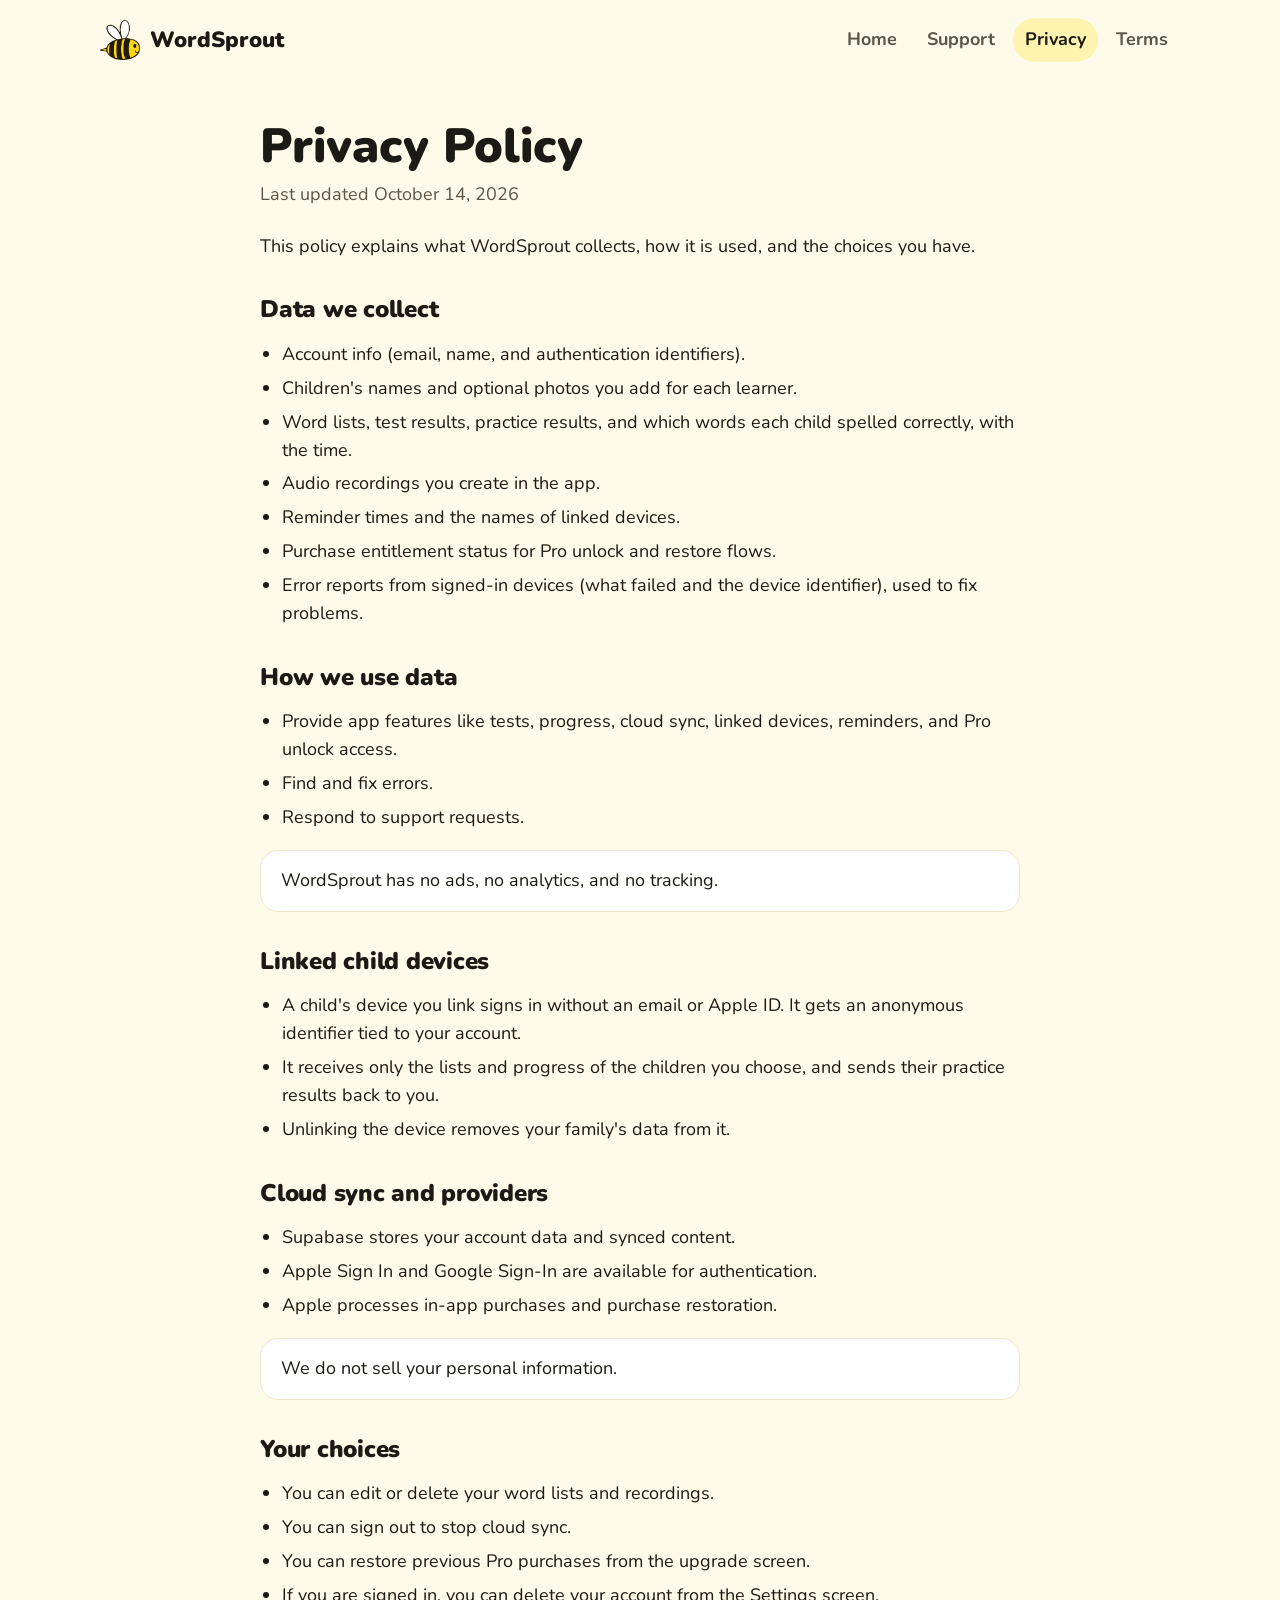
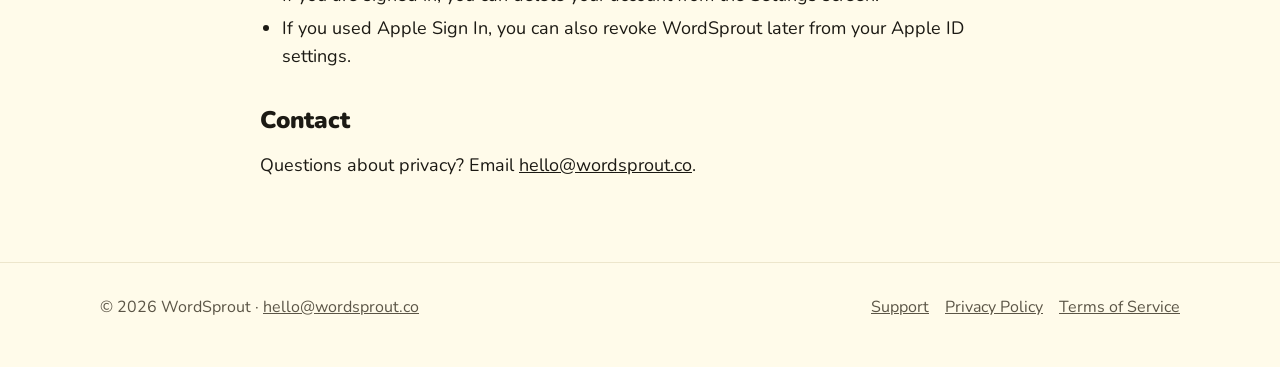
==== privacy/index.html @ 04d050fb "wordsprout.co: static site for WordSprout 3.0 (home, support, privacy, terms, 404)" ====
<!doctype html>
<html lang="en">
<head>
<meta charset="utf-8">
<meta name="viewport" content="width=device-width, initial-scale=1">
<title>Privacy Policy · WordSprout</title>
<meta name="description" content="What WordSprout collects, how it is used, and your choices.">
<meta name="apple-itunes-app" content="app-id=6741597283">
<meta property="og:title" content="Privacy Policy · WordSprout">
<meta property="og:description" content="What WordSprout collects, how it is used, and your choices.">
<meta property="og:image" content="https://wordsprout.co/img/og.jpg">
<meta property="og:url" content="https://wordsprout.co/privacy/">
<meta name="twitter:card" content="summary_large_image">
<meta name="theme-color" content="#FFD60A">
<link rel="icon" type="image/png" href="/favicon.png">
<link rel="apple-touch-icon" href="/apple-touch-icon.png">
<link rel="preconnect" href="https://fonts.googleapis.com">
<link rel="preconnect" href="https://fonts.gstatic.com" crossorigin>
<link href="https://fonts.googleapis.com/css2?family=Nunito:wght@400;700;800;900&display=swap" rel="stylesheet">
<link rel="stylesheet" href="/styles.css">
</head>
<body>
<header class="site-header"><div class="wrap">
  <a class="brand" href="/"><img src="/img/bee.png" alt="" width="40" height="40">WordSprout</a>
  <nav class="nav" aria-label="Main"><a href="/">Home</a><a href="/support/">Support</a><a href="/privacy/" aria-current="page">Privacy</a><a href="/terms/">Terms</a></nav>
</div></header>
<main>

<article class="doc"><div class="wrap">
  <h1>Privacy Policy</h1>
  <p class="updated">Last updated October 14, 2026</p>
  <p>This policy explains what WordSprout collects, how it is used, and the choices you have.</p>
  <h2>Data we collect</h2>
  <ul><li>Account info (email, name, and authentication identifiers).</li><li>Children's names and optional photos you add for each learner.</li><li>Word lists, test results, practice results, and which words each child spelled correctly, with the time.</li><li>Audio recordings you create in the app.</li><li>Reminder times and the names of linked devices.</li><li>Purchase entitlement status for Pro unlock and restore flows.</li><li>Error reports from signed-in devices (what failed and the device identifier), used to fix problems.</li></ul>
  <h2>How we use data</h2>
  <ul><li>Provide app features like tests, progress, cloud sync, linked devices, reminders, and Pro unlock access.</li><li>Find and fix errors.</li><li>Respond to support requests.</li></ul>
  <p class="callout">WordSprout has no ads, no analytics, and no tracking.</p>
  <h2>Linked child devices</h2>
  <ul><li>A child's device you link signs in without an email or Apple ID. It gets an anonymous identifier tied to your account.</li><li>It receives only the lists and progress of the children you choose, and sends their practice results back to you.</li><li>Unlinking the device removes your family's data from it.</li></ul>
  <h2>Cloud sync and providers</h2>
  <ul><li>Supabase stores your account data and synced content.</li><li>Apple Sign In and Google Sign-In are available for authentication.</li><li>Apple processes in-app purchases and purchase restoration.</li></ul>
  <p class="callout">We do not sell your personal information.</p>
  <h2>Your choices</h2>
  <ul><li>You can edit or delete your word lists and recordings.</li><li>You can sign out to stop cloud sync.</li><li>You can restore previous Pro purchases from the upgrade screen.</li><li>If you are signed in, you can delete your account from the Settings screen.</li><li>If you used Apple Sign In, you can also revoke WordSprout later from your Apple ID settings.</li></ul>
  <h2>Contact</h2>
  <p>Questions about privacy? Email <a href="mailto:hello@wordsprout.co">hello@wordsprout.co</a>.</p>
</div></article>

</main>
<footer class="site-footer"><div class="wrap">
  <span>© 2026 WordSprout · <a href="mailto:hello@wordsprout.co">hello@wordsprout.co</a></span>
  <nav aria-label="Footer"><a href="/support/">Support</a><a href="/privacy/">Privacy Policy</a><a href="/terms/">Terms of Service</a></nav>
</div></footer>
</body>
</html>
---- styles.css ----
:root {
  --sun: #FFD60A;
  --sun-soft: #FFF3B0;
  --cream: #FFFBEA;
  --ink: #1C1A14;
  --ink-soft: #5B5546;
  --card: #FFFFFF;
  --line: #EDE6CC;
  --leaf: #2F9E5B;
  --soil: #7A5230;
  --radius: 24px;
  --max: 1080px;
}

@media (prefers-color-scheme: dark) {
  :root {
    --cream: #15130E;
    --ink: #F6F1DE;
    --ink-soft: #C9C1A6;
    --card: #221F17;
    --line: #34301F;
    --sun-soft: #3A3210;
  }
}

* { box-sizing: border-box; }

html { scroll-behavior: smooth; }

body {
  margin: 0;
  background: var(--cream);
  color: var(--ink);
  font-family: "Nunito", ui-rounded, system-ui, -apple-system, "Segoe UI", sans-serif;
  font-size: 18px;
  line-height: 1.55;
  -webkit-font-smoothing: antialiased;
}

img { max-width: 100%; height: auto; display: block; }

a { color: inherit; }

.wrap { width: min(var(--max), 100% - 32px); margin-inline: auto; }

/* Header */
.site-header { padding: 18px 0; }
.site-header .wrap { display: flex; align-items: center; justify-content: space-between; gap: 16px; }
.brand { display: flex; align-items: center; gap: 10px; text-decoration: none; font-weight: 900; font-size: 22px; }
.brand img { width: 40px; height: 40px; }
.nav { display: flex; gap: 6px; flex-wrap: wrap; }
.nav a { text-decoration: none; font-weight: 700; padding: 8px 12px; border-radius: 999px; color: var(--ink-soft); }
.nav a:hover, .nav a[aria-current="page"] { background: var(--sun-soft); color: var(--ink); }

/* Buttons */
.button {
  display: inline-flex; align-items: center; gap: 10px;
  background: var(--ink); color: var(--cream);
  text-decoration: none; font-weight: 800; font-size: 18px;
  padding: 14px 24px; border-radius: 999px; min-height: 52px;
}
.button svg { width: 22px; height: 22px; fill: currentColor; }
.button.secondary { background: var(--card); color: var(--ink); border: 2px solid var(--line); }
.button:focus-visible, .nav a:focus-visible, .brand:focus-visible { outline: 3px solid var(--leaf); outline-offset: 3px; }

/* Hero */
.hero { background: linear-gradient(180deg, #FFE45C 0%, var(--sun) 100%); color: #1C1A14; overflow: hidden; }
.hero .wrap { display: grid; grid-template-columns: 1.1fr 0.9fr; gap: 32px; align-items: center; padding: 48px 0 0; }
.hero h1 { font-size: clamp(40px, 6vw, 68px); line-height: 1.02; margin: 0 0 16px; font-weight: 900; letter-spacing: -0.02em; }
.hero p.lede { font-size: clamp(19px, 2.2vw, 23px); margin: 0 0 28px; color: #3D3518; max-width: 32ch; }
.hero .actions { display: flex; flex-wrap: wrap; gap: 12px; align-items: center; padding-bottom: 48px; }
.hero .button { background: #1C1A14; color: #FFFBEA; }
.hero .note { font-size: 15px; color: #4A4120; }
.hero-shot { align-self: end; justify-self: center; width: min(360px, 100%); }
.hero-shot img { border-radius: 36px 36px 0 0; box-shadow: 0 -8px 40px rgba(60, 45, 0, 0.18); }
.flowers { height: 28px; background:
  radial-gradient(circle at 12px 14px, #FF8FA3 8px, transparent 9px) 0 0 / 48px 28px repeat-x,
  linear-gradient(var(--soil), var(--soil)) 0 22px / 100% 6px no-repeat; }

/* Sections */
section { padding: 64px 0; }
h2 { font-size: clamp(30px, 4vw, 42px); line-height: 1.1; margin: 0 0 12px; font-weight: 900; letter-spacing: -0.01em; }
.section-lede { color: var(--ink-soft); margin: 0 0 32px; max-width: 60ch; }

.features { display: grid; grid-template-columns: repeat(3, 1fr); gap: 16px; }
.feature { background: var(--card); border: 1px solid var(--line); border-radius: var(--radius); padding: 24px; }
.feature .emoji { font-size: 32px; line-height: 1; }
.feature h3 { margin: 12px 0 6px; font-size: 21px; font-weight: 800; }
.feature p { margin: 0; color: var(--ink-soft); font-size: 17px; }

.screens { display: flex; gap: 16px; overflow-x: auto; scroll-snap-type: x mandatory; padding: 4px 4px 20px; }
.screens img { width: 240px; flex: 0 0 auto; border-radius: 28px; scroll-snap-align: start; border: 1px solid var(--line); }

.split { display: grid; grid-template-columns: 1fr 1fr; gap: 16px; }
.panel { background: var(--card); border: 1px solid var(--line); border-radius: var(--radius); padding: 28px; }
.panel h3 { margin: 0 0 10px; font-size: 22px; font-weight: 800; }
.panel ul { margin: 0; padding-left: 20px; color: var(--ink-soft); }
.panel li { margin: 6px 0; }

.cta { background: var(--sun-soft); border-radius: 32px; padding: 40px; text-align: center; }
.cta p { color: var(--ink-soft); margin: 0 0 24px; }

/* Documents (privacy, terms, support) */
.doc { padding: 40px 0 64px; }
.doc .wrap { max-width: 760px; }
.doc h1 { font-size: clamp(34px, 5vw, 48px); font-weight: 900; margin: 0 0 8px; line-height: 1.1; }
.doc .updated { color: var(--ink-soft); margin: 0 0 24px; }
.doc h2 { font-size: 24px; margin: 36px 0 10px; }
.doc ul, .doc ol { padding-left: 22px; }
.doc li { margin: 6px 0; }
.doc .callout { background: var(--card); border: 1px solid var(--line); border-radius: 18px; padding: 16px 20px; }
details { background: var(--card); border: 1px solid var(--line); border-radius: 18px; padding: 4px 20px; margin: 10px 0; }
summary { cursor: pointer; font-weight: 800; padding: 14px 0; min-height: 44px; }
details ol, details p { color: var(--ink-soft); margin-top: 0; }

/* Footer */
.site-footer { border-top: 1px solid var(--line); padding: 32px 0 48px; color: var(--ink-soft); font-size: 16px; }
.site-footer .wrap { display: flex; justify-content: space-between; gap: 16px; flex-wrap: wrap; }
.site-footer nav { display: flex; gap: 16px; flex-wrap: wrap; }

@media (max-width: 820px) {
  .hero .wrap { grid-template-columns: 1fr; padding-top: 32px; }
  .hero .actions { padding-bottom: 8px; }
  .hero-shot { width: min(300px, 80%); }
  .features, .split { grid-template-columns: 1fr; }
  .cta { padding: 28px 20px; }
  .nav a { padding: 8px 10px; }
}

@media (prefers-reduced-motion: reduce) { html { scroll-behavior: auto; } }

@media (max-width: 560px) {
  .site-header .wrap { flex-direction: column; align-items: flex-start; gap: 8px; }
  .nav { gap: 2px; margin-left: -10px; }
}
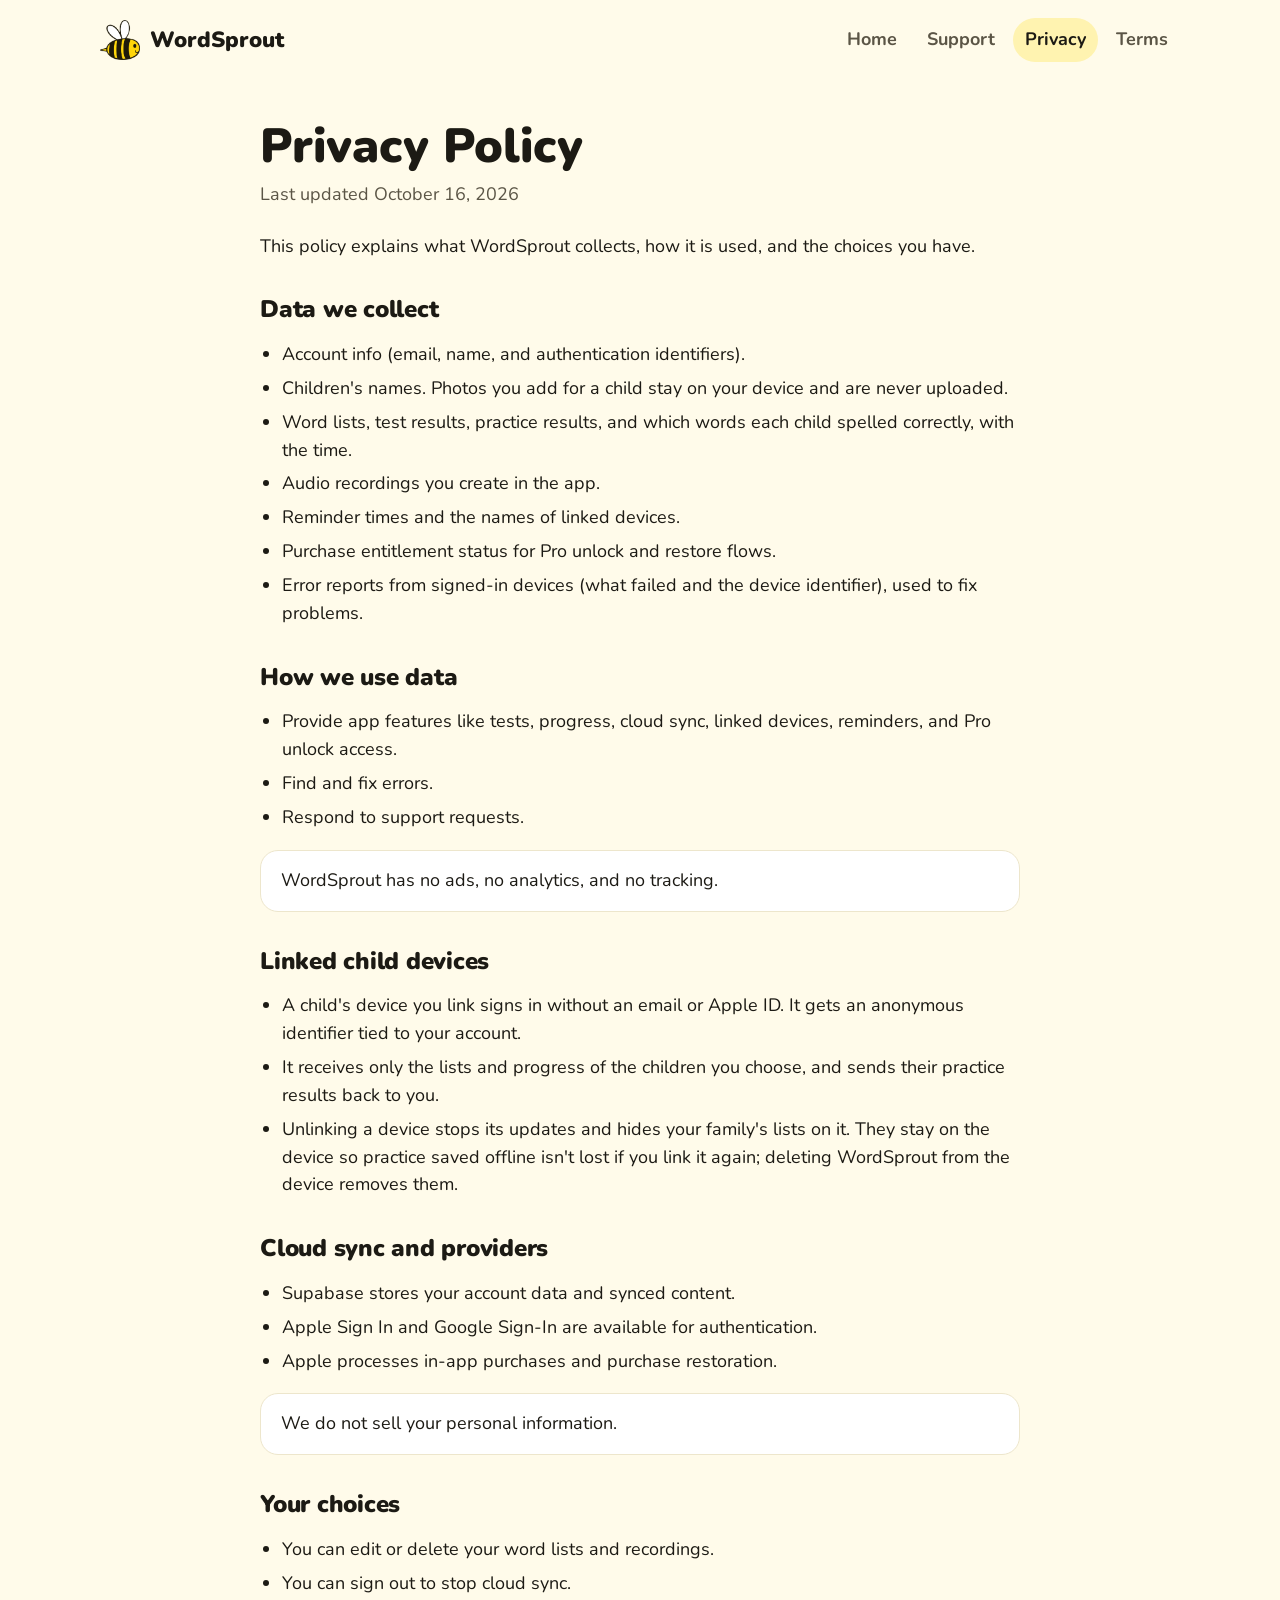
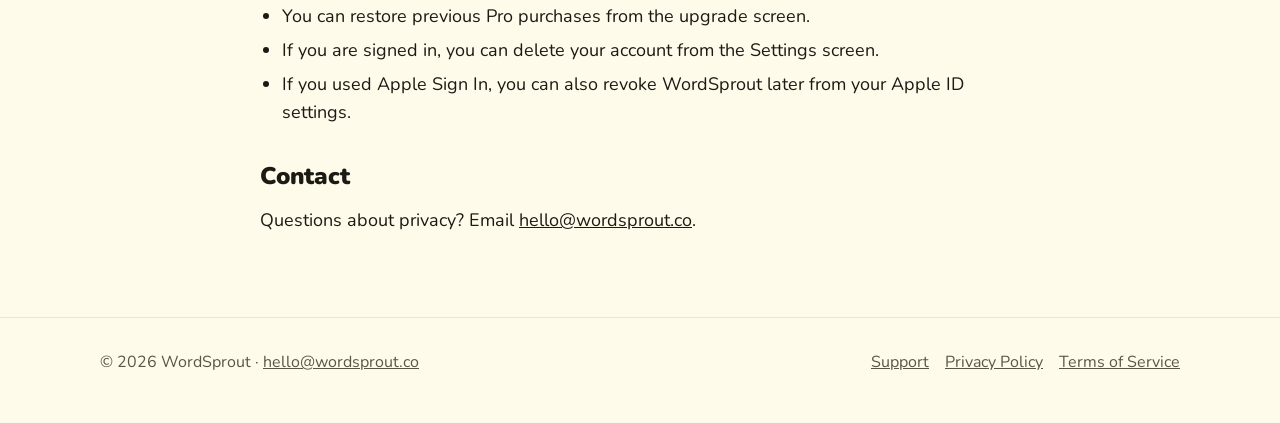
==== commit 2d345fdf: "Privacy: photos stay on device; unlinking hides lists (kept for offline practice)" ====
--- a/privacy/index.html
+++ b/privacy/index.html
@@ -28,15 +28,15 @@
 
 <article class="doc"><div class="wrap">
   <h1>Privacy Policy</h1>
-  <p class="updated">Last updated October 14, 2026</p>
+  <p class="updated">Last updated October 16, 2026</p>
   <p>This policy explains what WordSprout collects, how it is used, and the choices you have.</p>
   <h2>Data we collect</h2>
-  <ul><li>Account info (email, name, and authentication identifiers).</li><li>Children's names and optional photos you add for each learner.</li><li>Word lists, test results, practice results, and which words each child spelled correctly, with the time.</li><li>Audio recordings you create in the app.</li><li>Reminder times and the names of linked devices.</li><li>Purchase entitlement status for Pro unlock and restore flows.</li><li>Error reports from signed-in devices (what failed and the device identifier), used to fix problems.</li></ul>
+  <ul><li>Account info (email, name, and authentication identifiers).</li><li>Children's names. Photos you add for a child stay on your device and are never uploaded.</li><li>Word lists, test results, practice results, and which words each child spelled correctly, with the time.</li><li>Audio recordings you create in the app.</li><li>Reminder times and the names of linked devices.</li><li>Purchase entitlement status for Pro unlock and restore flows.</li><li>Error reports from signed-in devices (what failed and the device identifier), used to fix problems.</li></ul>
   <h2>How we use data</h2>
   <ul><li>Provide app features like tests, progress, cloud sync, linked devices, reminders, and Pro unlock access.</li><li>Find and fix errors.</li><li>Respond to support requests.</li></ul>
   <p class="callout">WordSprout has no ads, no analytics, and no tracking.</p>
   <h2>Linked child devices</h2>
-  <ul><li>A child's device you link signs in without an email or Apple ID. It gets an anonymous identifier tied to your account.</li><li>It receives only the lists and progress of the children you choose, and sends their practice results back to you.</li><li>Unlinking the device removes your family's data from it.</li></ul>
+  <ul><li>A child's device you link signs in without an email or Apple ID. It gets an anonymous identifier tied to your account.</li><li>It receives only the lists and progress of the children you choose, and sends their practice results back to you.</li><li>Unlinking a device stops its updates and hides your family's lists on it. They stay on the device so practice saved offline isn't lost if you link it again; deleting WordSprout from the device removes them.</li></ul>
   <h2>Cloud sync and providers</h2>
   <ul><li>Supabase stores your account data and synced content.</li><li>Apple Sign In and Google Sign-In are available for authentication.</li><li>Apple processes in-app purchases and purchase restoration.</li></ul>
   <p class="callout">We do not sell your personal information.</p>
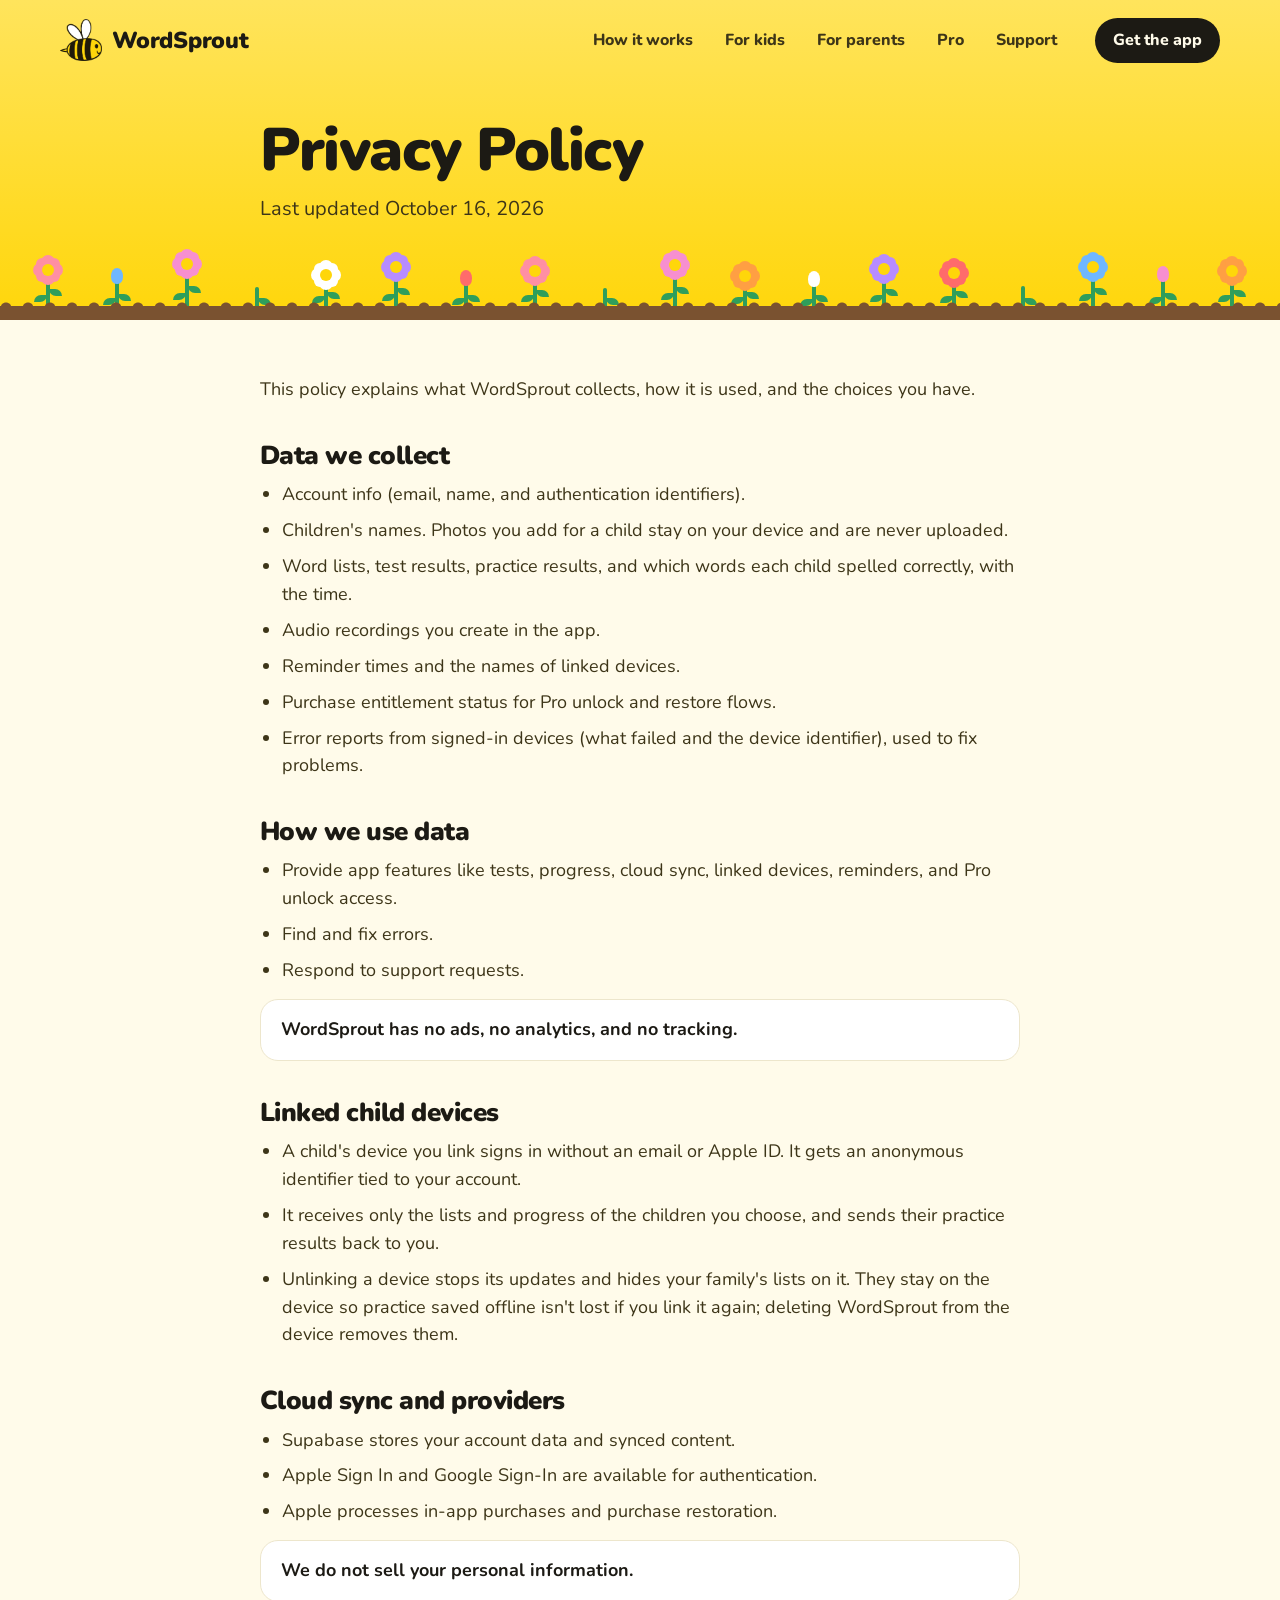
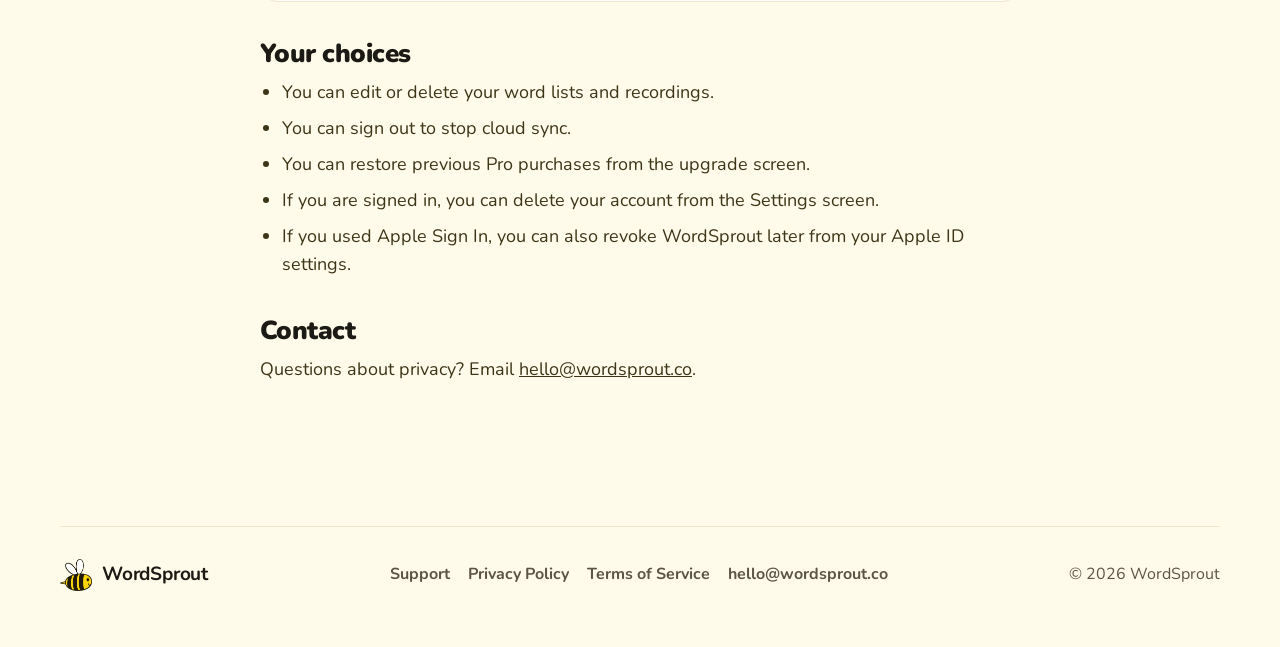
==== commit 364bd3cf: "Sunny garden redesign: new home page, Support, share page and document styling - Home: yellow hero w" ====
--- a/privacy/index.html
+++ b/privacy/index.html
@@ -12,23 +12,30 @@
 <meta property="og:url" content="https://wordsprout.co/privacy/">
 <meta name="twitter:card" content="summary_large_image">
 <meta name="theme-color" content="#FFD60A">
+<meta name="color-scheme" content="light">
 <link rel="icon" type="image/png" href="/favicon.png">
 <link rel="apple-touch-icon" href="/apple-touch-icon.png">
 <link rel="preconnect" href="https://fonts.googleapis.com">
 <link rel="preconnect" href="https://fonts.gstatic.com" crossorigin>
 <link href="https://fonts.googleapis.com/css2?family=Nunito:wght@400;700;800;900&display=swap" rel="stylesheet">
 <link rel="stylesheet" href="/styles.css">
+<script>document.documentElement.classList.add('js')</script>
 </head>
 <body>
-<header class="site-header"><div class="wrap">
-  <a class="brand" href="/"><img src="/img/bee.png" alt="" width="40" height="40">WordSprout</a>
-  <nav class="nav" aria-label="Main"><a href="/">Home</a><a href="/support/">Support</a><a href="/privacy/" aria-current="page">Privacy</a><a href="/terms/">Terms</a></nav>
+<div class="ws">
+<a class="skip" href="#main">Skip to content</a>
+<header class="hdr"><div class="wrap hdr-in">
+  <a class="brand" href="/"><img src="/img/bee.png" alt="" width="42" height="42">WordSprout</a>
+  <nav class="nav" aria-label="Main"><a href="/#how">How it works</a><a href="/#kids">For kids</a><a href="/#parents">For parents</a><a href="/#pro">Pro</a><a href="/support/">Support</a></nav>
+  <a class="btn btn-sm" href="https://apps.apple.com/us/app/wordsprout-spelling-practice/id6741597283">Get the app</a>
 </div></header>
-<main>
+<main id="main">
 
+<section class="ihero" aria-labelledby="page-title"><div class="wrap narrow">
+  <h1 id="page-title">Privacy Policy</h1>
+  <p>Last updated October 16, 2026</p>
+</div><div class="meadow grow" aria-hidden="true"><div class="meadow-row"><span class="fl" style="--c: #FF8FA3; --h: 39px; --d: 0.15s;"><i class="stem"></i><i class="bloom"></i></span><span class="fl bud" style="--c: #6FB7FF; --h: 30px; --d: 0.64s;"><i class="stem"></i><i class="bloom"></i></span><span class="fl" style="--c: #F78FD0; --h: 45px; --d: 1.13s;"><i class="stem"></i><i class="bloom"></i></span><span class="fl sprout" style="--c: #FF9F43; --h: 21px; --d: 0.36s;"><i class="stem"></i><i class="bloom"></i></span><span class="fl" style="--c: #FFFFFF; --h: 34px; --d: 0.85s;"><i class="stem"></i><i class="bloom"></i></span><span class="fl" style="--c: #B78CFF; --h: 42px; --d: 1.34s;"><i class="stem"></i><i class="bloom"></i></span><span class="fl bud" style="--c: #FF6B6B; --h: 28px; --d: 0.57s;"><i class="stem"></i><i class="bloom"></i></span><span class="fl" style="--c: #FF8FA3; --h: 38px; --d: 1.06s;"><i class="stem"></i><i class="bloom"></i></span><span class="fl sprout" style="--c: #6FB7FF; --h: 20px; --d: 0.29s;"><i class="stem"></i><i class="bloom"></i></span><span class="fl" style="--c: #F78FD0; --h: 44px; --d: 0.78s;"><i class="stem"></i><i class="bloom"></i></span><span class="fl" style="--c: #FF9F43; --h: 33px; --d: 1.27s;"><i class="stem"></i><i class="bloom"></i></span><span class="fl bud" style="--c: #FFFFFF; --h: 27px; --d: 0.50s;"><i class="stem"></i><i class="bloom"></i></span><span class="fl" style="--c: #B78CFF; --h: 40px; --d: 0.99s;"><i class="stem"></i><i class="bloom"></i></span><span class="fl" style="--c: #FF6B6B; --h: 36px; --d: 0.22s;"><i class="stem"></i><i class="bloom"></i></span><span class="fl sprout" style="--c: #FF8FA3; --h: 22px; --d: 0.71s;"><i class="stem"></i><i class="bloom"></i></span><span class="fl" style="--c: #6FB7FF; --h: 42px; --d: 1.20s;"><i class="stem"></i><i class="bloom"></i></span><span class="fl bud" style="--c: #F78FD0; --h: 32px; --d: 0.43s;"><i class="stem"></i><i class="bloom"></i></span><span class="fl" style="--c: #FF9F43; --h: 38px; --d: 0.92s;"><i class="stem"></i><i class="bloom"></i></span></div><div class="soil"></div></div></section>
 <article class="doc"><div class="wrap">
-  <h1>Privacy Policy</h1>
-  <p class="updated">Last updated October 16, 2026</p>
   <p>This policy explains what WordSprout collects, how it is used, and the choices you have.</p>
   <h2>Data we collect</h2>
   <ul><li>Account info (email, name, and authentication identifiers).</li><li>Children's names. Photos you add for a child stay on your device and are never uploaded.</li><li>Word lists, test results, practice results, and which words each child spelled correctly, with the time.</li><li>Audio recordings you create in the app.</li><li>Reminder times and the names of linked devices.</li><li>Purchase entitlement status for Pro unlock and restore flows.</li><li>Error reports from signed-in devices (what failed and the device identifier), used to fix problems.</li></ul>
@@ -47,9 +54,21 @@
 </div></article>
 
 </main>
-<footer class="site-footer"><div class="wrap">
-  <span>© 2026 WordSprout · <a href="mailto:hello@wordsprout.co">hello@wordsprout.co</a></span>
-  <nav aria-label="Footer"><a href="/support/">Support</a><a href="/privacy/">Privacy Policy</a><a href="/terms/">Terms of Service</a></nav>
+<footer class="ftr"><div class="wrap ftr-in">
+  <a class="brand" href="/"><img src="/img/bee.png" alt="" width="32" height="32">WordSprout</a>
+  <nav aria-label="Footer"><a href="/support/">Support</a><a href="/privacy/">Privacy Policy</a><a href="/terms/">Terms of Service</a><a href="mailto:hello@wordsprout.co">hello@wordsprout.co</a></nav>
+  <span>© 2026 WordSprout</span>
 </div></footer>
+</div>
+<script>
+(function () {
+  var els = document.querySelectorAll('.reveal');
+  if (!('IntersectionObserver' in window)) { els.forEach(function (el) { el.classList.add('in'); }); return; }
+  var io = new IntersectionObserver(function (entries) {
+    entries.forEach(function (e) { if (e.isIntersecting) { e.target.classList.add('in'); io.unobserve(e.target); } });
+  }, { rootMargin: '0px 0px -8% 0px' });
+  els.forEach(function (el) { io.observe(el); });
+})();
+</script>
 </body>
 </html>
--- a/styles.css
+++ b/styles.css
@@ -1,135 +1,449 @@
-:root {
-  --sun: #FFD60A;
-  --sun-soft: #FFF3B0;
-  --cream: #FFFBEA;
-  --ink: #1C1A14;
-  --ink-soft: #5B5546;
-  --card: #FFFFFF;
-  --line: #EDE6CC;
-  --leaf: #2F9E5B;
-  --soil: #7A5230;
-  --radius: 24px;
-  --max: 1080px;
+/* wordsprout.co, "Sunny garden". tools/build.py writes the pages; s/index.html is hand-written.
+   The site is light only, like the kid side of the app. */
+:root { color-scheme: light; }
+html { background: #FFFBEA; }
+body { margin: 0; }
+@media (prefers-reduced-motion: no-preference) { html { scroll-behavior: smooth; } }
+/* overflow-x: clip (not hidden) keeps position: sticky working inside */
+.ws { font-family: "Nunito", ui-rounded, system-ui, -apple-system, sans-serif; color: #1C1A14; background: #FFFBEA; font-size: 18px; line-height: 1.55; -webkit-font-smoothing: antialiased; overflow-x: clip; position: relative; }
+.skip { position: absolute; left: 16px; top: -60px; z-index: 20; background: #1C1A14; color: #FFFBEA !important; padding: 10px 16px; border-radius: 12px; font-weight: 800; text-decoration: none; }
+.skip:focus { top: 12px; }
+.ws *, .ws *::before, .ws *::after { box-sizing: border-box; }
+.ws img, .ws picture { display: block; max-width: 100%; height: auto; }
+.ws a { color: inherit; }
+.ws [id] { scroll-margin-top: 24px; }
+/* Zero-specificity reset, so section rules (.steps, .games, .checks) keep their spacing */
+:where(.ws) :where(h1, h2, h3, p, ul, ol) { margin: 0; }
+.wrap { width: min(1160px, 100% - 48px); margin-inline: auto; }
+.ws h1, .ws h2, .ws h3 { text-wrap: balance; }
+.ws p { text-wrap: pretty; }
+
+/* Buttons */
+.btn { display: inline-flex; align-items: center; gap: 10px; background: #1C1A14; color: #FFFBEA !important; text-decoration: none; font-weight: 800; border-radius: 999px; padding: 12px 22px; min-height: 48px; font-size: 17px; border: 0; }
+.btn svg { width: 22px; height: 22px; fill: currentColor; flex: none; }
+.btn-sm { min-height: 44px; padding: 10px 18px; font-size: 16px; }
+.store { padding: 10px 26px 10px 20px; min-height: 60px; border-radius: 16px; }
+.store svg { width: 28px; height: 28px; }
+.store span { display: flex; flex-direction: column; line-height: 1.05; font-size: 22px; font-weight: 800; }
+.store small { font-size: 12px; font-weight: 700; opacity: .85; }
+.btn-ghost { background: transparent; color: #1C1A14 !important; border: 2px solid rgba(28,26,20,.18); }
+.link-arrow { font-weight: 800; text-decoration: none; display: inline-flex; align-items: center; gap: 6px; min-height: 44px; }
+.link-arrow svg { width: 18px; height: 18px; stroke: currentColor; fill: none; stroke-width: 2.5; }
+.tag { display: inline-block; background: #1C1A14; color: #FFD60A; font-size: 12px; font-weight: 900; letter-spacing: .06em; text-transform: uppercase; padding: 3px 9px; border-radius: 999px; }
+.tag.green { background: #1F7A42; color: #fff; }
+
+/* Header */
+/* The header sits over the yellow band at the top of every page */
+.hdr { padding: 18px 0; position: absolute; top: 0; left: 0; right: 0; z-index: 10; }
+.hdr-in { display: flex; align-items: center; gap: 24px; }
+.brand { display: flex; align-items: center; gap: 10px; text-decoration: none; font-weight: 900; font-size: 23px; letter-spacing: -.01em; }
+.brand img { width: 42px; height: 42px; }
+.nav { display: flex; gap: 4px; margin-left: auto; }
+.nav a { text-decoration: none; font-weight: 800; font-size: 16px; padding: 10px 14px; border-radius: 999px; color: #3D3518; }
+.nav a:hover, .nav a[aria-current="page"] { background: rgba(255,255,255,.55); color: #1C1A14; }
+
+/* Hero */
+.hero { background: radial-gradient(1200px 500px at 75% 10%, #FFEB80 0%, transparent 60%), linear-gradient(180deg, #FFE45C 0%, #FFD60A 100%); position: relative; overflow: hidden; padding-top: 80px; }
+.hero-in { display: grid; grid-template-columns: 1.02fr .98fr; gap: 32px; align-items: end; min-height: 640px; }
+.hero-copy { padding: 48px 0 150px; }
+.pill-new { display: inline-flex; align-items: center; gap: 10px; background: rgba(255,255,255,.7); border-radius: 999px; padding: 6px 14px 6px 6px; font-weight: 800; font-size: 15px; text-decoration: none; margin-bottom: 22px; min-height: 40px; }
+.pill-new svg { width: 16px; height: 16px; stroke: currentColor; fill: none; stroke-width: 2.5; }
+.hero h1 { position: relative; z-index: 0; font-size: 76px; line-height: .98; font-weight: 900; letter-spacing: -.03em; margin-bottom: 20px; }
+.hero h1 em { font-style: normal; position: relative; white-space: nowrap; }
+.hero h1 em::after { content: ""; position: absolute; left: 2%; right: 2%; bottom: .04em; height: .16em; background: #FF8FA3; border-radius: 99px; z-index: -1; }
+.lede { font-size: 22px; color: #3D3518; max-width: 30ch; margin-bottom: 28px; }
+.cta-row { display: flex; flex-wrap: wrap; gap: 14px 22px; align-items: center; }
+.trust { margin-top: 18px; font-size: 15px; font-weight: 700; color: #4A4120; display: flex; flex-wrap: wrap; gap: 6px 16px; }
+.trust span { display: inline-flex; align-items: center; gap: 6px; }
+.trust svg { width: 16px; height: 16px; stroke: #1F7A42; fill: none; stroke-width: 3; }
+
+/* Pinned to the hero's bottom edge and shorter than the phones, so the soil line cuts every phone */
+.hero-art { position: relative; height: 600px; align-self: end; }
+.hero-art .phone { position: absolute; }
+.p-center { --w: 310px; left: 50%; margin-left: -155px; top: 40px; z-index: 2; }
+.p-left { --w: 250px; left: 50%; margin-left: -330px; top: 150px; rotate: -7deg; z-index: 1; }
+.p-right { --w: 250px; left: 50%; margin-left: 80px; top: 150px; rotate: 7deg; z-index: 1; }
+.bee-fly { position: absolute; width: 74px; height: 74px; left: 0; top: 52px; z-index: 3; }
+.trail { position: absolute; left: 64px; top: 20px; width: 150px; height: 80px; z-index: 2; overflow: visible; }
+.trail path { fill: none; stroke: #1C1A14; stroke-opacity: .35; stroke-width: 2.5; stroke-dasharray: 2 9; stroke-linecap: round; }
+
+/* Phone frame */
+.phone { --w: 280px; width: var(--w); background: #1C1A14; border-radius: calc(var(--w) * .16); padding: calc(var(--w) * .032); box-shadow: 0 40px 70px -30px rgba(60,45,0,.45), 0 0 0 1px rgba(0,0,0,.05); }
+.phone img { width: 100%; border-radius: calc(var(--w) * .13); }
+.ipad { background: #1C1A14; border-radius: 30px; padding: 14px; box-shadow: 0 40px 70px -30px rgba(60,45,0,.45); }
+.ipad img { width: 100%; border-radius: 18px; }
+
+/* Meadow: flowers grow along the soil line at the hero's bottom edge */
+.meadow { position: absolute; left: 0; right: 0; bottom: 0; height: 86px; z-index: 4; pointer-events: none; }
+.meadow-row { position: absolute; left: 0; right: 0; bottom: 12px; display: flex; justify-content: space-around; align-items: flex-end; padding: 0 1%; }
+.soil { position: absolute; left: 0; right: 0; bottom: 0; height: 14px; background: #7A5230; }
+.soil::before { content: ""; position: absolute; left: 0; right: 0; top: -4px; height: 6px; background: radial-gradient(circle at 6px 6px, #7A5230 5px, transparent 6px) 0 0 / 22px 8px repeat-x; }
+.fl { position: relative; display: block; width: 26px; height: var(--h, 50px); flex: none; }
+.fl .stem { position: absolute; left: 50%; bottom: 0; width: 4px; margin-left: -2px; height: 100%; background: #2F9E5B; border-radius: 3px; transform-origin: 50% 100%; }
+.fl .stem::before, .fl .stem::after { content: ""; position: absolute; width: 13px; height: 7px; background: #2F9E5B; top: 52%; }
+.fl .stem::before { left: 3px; border-radius: 0 12px 0 12px; }
+.fl .stem::after { right: 3px; top: 66%; border-radius: 12px 0 12px 0; }
+.fl .bloom { position: absolute; left: 50%; top: -5px; width: 12px; height: 12px; margin-left: -6px; border-radius: 50%; background: #FFD60A; box-shadow: 0 -8px 0 1px var(--c), 8px 0 0 1px var(--c), 0 8px 0 1px var(--c), -8px 0 0 1px var(--c), 6px -6px 0 0 var(--c), -6px -6px 0 0 var(--c), 6px 6px 0 0 var(--c), -6px 6px 0 0 var(--c); }
+.fl.bud .bloom { width: 12px; height: 16px; top: -10px; border-radius: 50% 50% 45% 45%; background: var(--c); box-shadow: none; }
+.fl.sprout .bloom { display: none; }
+.fl.sprout .stem::after { display: none; }
+
+/* Sections */
+.sec { padding: 112px 0; }
+.sec.tight { padding-top: 0; }
+.eyebrow { font-size: 14px; font-weight: 900; letter-spacing: .1em; text-transform: uppercase; color: #8A6A00; margin-bottom: 10px; }
+.ws h2 { font-size: 50px; line-height: 1.04; font-weight: 900; letter-spacing: -.02em; margin-bottom: 16px; }
+.sub { font-size: 20px; color: #5B5546; max-width: 56ch; }
+.center { text-align: center; }
+.center .sub { margin-inline: auto; }
+.two { display: grid; grid-template-columns: 1fr 1fr; gap: 64px; align-items: center; }
+.two.rev > :first-child { order: 2; }
+.checks { list-style: none; padding: 0; display: grid; gap: 12px; margin-top: 24px; }
+.checks li { position: relative; padding-left: 36px; color: #3D3518; }
+.checks li::before { content: ""; position: absolute; left: 0; top: 2px; width: 24px; height: 24px; border-radius: 50%; background: #2F9E5B; }
+.checks li::after { content: ""; position: absolute; left: 8px; top: 7px; width: 6px; height: 11px; border: solid #fff; border-width: 0 3px 3px 0; rotate: 45deg; }
+.checks b { color: #1C1A14; }
+
+/* A week: three steps */
+.steps { list-style: none; padding: 0; display: grid; grid-template-columns: repeat(3, minmax(0, 1fr)); gap: 24px; margin-top: 48px; counter-reset: s; }
+.step { background: #fff; border: 1px solid #EDE6CC; border-radius: 32px; overflow: hidden; }
+.peek { height: 330px; overflow: hidden; display: flex; justify-content: center; padding-top: 32px; position: relative; }
+.peek .phone { --w: 236px; box-shadow: 0 24px 40px -24px rgba(60,45,0,.5); }
+/* The phone is planted in a strip of soil, like the hero, so its cut-off bottom reads as intentional */
+.bed { position: absolute; left: 0; right: 0; bottom: 0; height: 64px; z-index: 2; pointer-events: none; }
+.bed .soil { height: 16px; }
+.bed .fl { position: absolute; bottom: 14px; }
+.peek.sun { background: #FFF3B0; }
+.peek.pink { background: #FFE1E7; }
+.peek.leaf { background: #DDF2E3; }
+.step-body { padding: 24px 28px 30px; }
+.day { display: inline-block; font-size: 13px; font-weight: 900; letter-spacing: .08em; text-transform: uppercase; background: #FFFBEA; border: 1px solid #EDE6CC; padding: 4px 10px; border-radius: 999px; margin-bottom: 12px; }
+.step h3 { font-size: 26px; font-weight: 900; line-height: 1.15; margin-bottom: 8px; }
+.step p { color: #5B5546; font-size: 17px; }
+
+/* Kids */
+.games { list-style: none; padding: 0; display: flex; flex-wrap: wrap; gap: 10px; margin: 28px 0 32px; }
+.games li { display: flex; align-items: center; gap: 10px; background: #fff; border: 1px solid #EDE6CC; border-radius: 999px; padding: 7px 18px 7px 7px; font-weight: 800; font-size: 16px; white-space: nowrap; }
+.games .gi { border-radius: 50%; }
+.gi { width: 34px; height: 34px; border-radius: 10px; display: grid; place-items: center; flex: none; }
+.gi svg { width: 20px; height: 20px; stroke: #fff; fill: none; stroke-width: 2.5; stroke-linecap: round; stroke-linejoin: round; }
+.minis { display: grid; grid-template-columns: 1fr 1fr; gap: 12px; }
+.mini { background: #fff; border: 1px solid #EDE6CC; border-radius: 20px; padding: 18px 20px; font-size: 16px; color: #5B5546; }
+.mini b { display: block; color: #1C1A14; font-size: 18px; margin: 6px 0 2px; }
+.duo { position: relative; height: 640px; }
+.duo .phone { position: absolute; }
+.duo .d1 { --w: 280px; left: 4%; top: 0; rotate: -4deg; }
+.duo .d2 { --w: 280px; right: 4%; top: 70px; rotate: 4deg; }
+.speech { position: absolute; z-index: 3; background: #fff; border-radius: 20px; padding: 12px 16px; font-weight: 800; font-size: 15px; box-shadow: 0 16px 30px -16px rgba(60,45,0,.45); display: flex; align-items: center; gap: 10px; }
+.speech svg { width: 22px; height: 22px; stroke: #7C4DFF; fill: none; stroke-width: 2.4; stroke-linecap: round; }
+.speech small { display: block; font-weight: 700; color: #5B5546; font-size: 13px; }
+.duo .speech { left: 30%; top: 520px; }
+
+/* Garden */
+.garden-band { background: #EAF6EC; }
+.stages { display: grid; grid-template-columns: repeat(4, minmax(0, 1fr)); gap: 10px; margin-top: 28px; }
+.stage { background: #fff; border-radius: 20px; padding: 16px 8px 14px; text-align: center; border: 2px solid transparent; }
+.stage .pot { height: 64px; display: flex; align-items: flex-end; justify-content: center; }
+.stage .pot .fl { --h: 44px; }
+.stage b { display: block; font-size: 16px; margin-top: 8px; }
+.stage small { display: block; color: #5B5546; font-size: 13px; line-height: 1.3; }
+.seed { width: 18px; height: 12px; background: #7A5230; border-radius: 50% 50% 40% 40%; margin-bottom: 2px; }
+.ground { height: 8px; background: #7A5230; border-radius: 4px; margin: 0 18px; }
+
+/* Parents */
+.legend { display: flex; flex-wrap: wrap; gap: 10px; margin-top: 24px; }
+.chip { display: inline-flex; align-items: center; gap: 8px; border-radius: 999px; padding: 8px 14px; font-weight: 800; font-size: 15px; background: #fff; border: 1px solid #EDE6CC; }
+.chip i { width: 10px; height: 10px; border-radius: 50%; display: block; }
+.par-art { position: relative; height: 640px; }
+.par-art .phone { position: absolute; --w: 300px; left: 4%; top: 0; }
+.widget-s { position: absolute; width: 170px; height: 170px; border-radius: 36px; background: #FAC726; color: #2E2408; padding: 18px; box-shadow: 0 24px 40px -20px rgba(60,45,0,.5); right: 6%; top: 330px; z-index: 3; display: flex; flex-direction: column; }
+.widget-s svg { width: 22px; height: 22px; stroke: currentColor; fill: none; stroke-width: 2.4; }
+.widget-s .n { font-size: 46px; font-weight: 900; line-height: 1; margin-top: auto; }
+.widget-s .l { font-size: 14px; font-weight: 800; }
+.widget-s .m { font-size: 11px; font-weight: 700; opacity: .8; }
+.widget-m { position: absolute; width: 310px; border-radius: 34px; background: #FFF9E3; padding: 18px 18px 18px 20px; box-shadow: 0 24px 40px -20px rgba(60,45,0,.5); right: -16px; top: 150px; z-index: 3; display: flex; gap: 14px; align-items: stretch; }
+.widget-m .k { font-size: 11px; font-weight: 900; letter-spacing: .04em; color: rgba(46,36,8,.72); }
+.widget-m .t { font-size: 20px; font-weight: 900; line-height: 1.1; margin: 2px 0 8px; }
+.bars { display: flex; gap: 3px; margin-bottom: 6px; }
+.bars i { height: 6px; flex: 1; border-radius: 3px; background: rgba(250,199,38,.35); }
+.bars i.on { background: #CF9C00; }
+.widget-m .m { font-size: 12px; font-weight: 700; color: rgba(46,36,8,.72); }
+.widget-m .go { background: #FAC726; border-radius: 24px; width: 92px; flex: none; display: flex; flex-direction: column; align-items: center; justify-content: center; gap: 4px; font-weight: 900; font-size: 15px; }
+.widget-m .go svg { width: 26px; height: 26px; fill: #2E2408; }
+.cap { position: absolute; font-size: 13px; font-weight: 800; color: #5B5546; }
+
+/* Set up */
+.modes { display: grid; grid-template-columns: 1fr 1fr; gap: 24px; margin-top: 48px; }
+.mode { border-radius: 32px; padding: 36px; border: 1px solid #EDE6CC; background: #fff; }
+.mode.kid { background: linear-gradient(160deg, #FFF3B0, #FFE1E7); border: 0; }
+.mode h3 { font-size: 30px; font-weight: 900; margin-bottom: 8px; display: flex; align-items: center; gap: 12px; }
+.mode h3 .ic { width: 44px; height: 44px; border-radius: 14px; background: #1C1A14; display: grid; place-items: center; }
+.mode h3 .ic svg { width: 24px; height: 24px; stroke: #FFD60A; fill: none; stroke-width: 2.4; stroke-linecap: round; stroke-linejoin: round; }
+.mode p { color: #5B5546; }
+.feature-row { display: grid; grid-template-columns: 1fr 1fr; gap: 24px; margin-top: 24px; }
+.fcard { background: #fff; border: 1px solid #EDE6CC; border-radius: 32px; overflow: hidden; display: flex; flex-direction: column; }
+.fcard .art { background: #FFF3B0; height: 380px; position: relative; overflow: hidden; display: flex; justify-content: center; padding-top: 36px; }
+.fcard .art.blue { background: #E3EEFF; align-items: center; padding: 0 28px; }
+.fcard .art .phone { --w: 250px; }
+.fcard .art .ipad { width: 420px; flex: none; }
+.fcard .body { padding: 28px 32px 34px; }
+.fcard h3 { font-size: 28px; font-weight: 900; line-height: 1.15; margin-bottom: 8px; }
+.fcard p { color: #5B5546; }
+.synced { position: absolute; z-index: 2; background: #fff; border-radius: 999px; padding: 10px 16px 10px 12px; font-weight: 800; font-size: 15px; display: flex; align-items: center; gap: 10px; box-shadow: 0 16px 30px -16px rgba(20,40,90,.45); }
+.sync-dot { width: 12px; height: 12px; border-radius: 50%; background: #2F9E5B; box-shadow: 0 0 0 0 rgba(47,158,91,.5); }
+.synced small { color: #5B5546; font-weight: 700; }
+.pro-mark { display: inline-block; font-size: 12px; font-weight: 900; padding: 3px 8px; border-radius: 6px; background: #1C1A14; color: #FFD60A; vertical-align: middle; margin-left: 6px; letter-spacing: .04em; }
+
+/* New in 3.1 */
+.new-band { background: #1F7A42; color: #fff; }
+.new-band .eyebrow { color: #BFF0CF; }
+.new-band .sub { color: #DDF5E5; }
+.new-list { list-style: none; padding: 0; display: grid; grid-template-columns: 1fr 1fr; gap: 12px; margin-top: 32px; }
+.new-list li { background: rgba(255,255,255,.1); border-radius: 20px; padding: 16px 18px; font-size: 16px; color: #DDF5E5; }
+.new-list b { display: block; color: #fff; font-size: 17px; }
+.teach { margin-top: 22px; font-weight: 700; color: #DDF5E5; font-size: 16px; }
+.card-stage { position: relative; display: flex; justify-content: flex-start; }
+.ccard { width: min(432px, 100%); min-height: 540px; background: #1F7A42; color: #fff; padding: 28px; display: flex; flex-direction: column; gap: 16px; border-radius: 22px; box-shadow: 0 50px 80px -30px rgba(0,0,0,.55), 0 0 0 1px rgba(255,255,255,.12); rotate: 3deg; font-family: ui-rounded, "SF Pro Rounded", "Nunito", system-ui, sans-serif; }
+.ccard .cb { display: flex; align-items: center; gap: 8px; font-weight: 900; font-size: 16px; }
+.ccard .cb svg { width: 18px; height: 18px; fill: #fff; }
+.ccard .ct { font-size: 34px; font-weight: 900; line-height: 1.05; }
+.ccard .cf { font-size: 17px; font-weight: 800; margin-top: 6px; }
+.ccard .cd { font-size: 16px; font-weight: 700; }
+.ccard .cw { background: #fff; color: #1C1C1E; border-radius: 18px; padding: 16px 18px; display: grid; grid-template-columns: repeat(3, minmax(0, 1fr)); gap: 8px 10px; font-size: 22px; font-weight: 800; }
+.ccard .cq { margin-top: auto; background: rgba(255,255,255,.16); border-radius: 16px; padding: 10px; display: flex; gap: 14px; align-items: center; }
+.ccard .qr { width: 94px; height: 94px; background: #fff; border-radius: 8px; padding: 5px; flex: none; }
+.ccard .qr svg { width: 84px; height: 84px; display: block; }
+.ccard .cq small { display: block; font-size: 14px; font-weight: 800; line-height: 1.25; }
+.ccard .code { font-size: 34px; font-weight: 900; letter-spacing: 3px; line-height: 1.1; }
+.phone-scan { position: absolute; --w: 160px; right: -28px; top: 90px; rotate: 6deg; z-index: 2; }
+/* A small copy of the /s/ share page (Share board), as a parent sees it after scanning the card */
+.scan-screen { background: #FFFBEA; aspect-ratio: 1000 / 2150; border-radius: calc(var(--w) * .13); overflow: hidden; display: flex; flex-direction: column; text-align: center; color: #1C1A14; }
+.ss-top { background: linear-gradient(180deg, #FFE45C, #FFD60A); padding: 30px 10px 16px; display: flex; flex-direction: column; align-items: center; gap: 6px; }
+.ss-top img { width: 22px; height: 22px; }
+.ss-top b { font-size: 15px; font-weight: 900; line-height: 1.05; letter-spacing: -.01em; }
+.ss-soil { height: 5px; background: #7A5230; }
+.ss-card { margin: 12px 8px 0; background: #fff; border: 1px solid #EDE6CC; border-radius: 12px; padding: 10px 8px; display: flex; flex-direction: column; gap: 5px; box-shadow: 0 8px 14px -10px rgba(60,45,0,.45); }
+.ss-card small { font-size: 8px; font-weight: 800; color: #5B5546; }
+.scan-screen .c2 { font-size: 17px; font-weight: 900; letter-spacing: 2px; line-height: 1.1; margin-bottom: 3px; white-space: nowrap; }
+.scan-screen .ob, .scan-screen .og { border-radius: 99px; font-size: 8px; font-weight: 900; padding: 6px 4px; }
+.scan-screen .ob { background: #1C1A14; color: #FFFBEA; }
+.scan-screen .og { border: 1.5px solid #EDE6CC; }
+.ss-steps { margin: 10px 8px 0; display: grid; gap: 5px; }
+.ss-steps i { display: block; height: 16px; border-radius: 6px; background: #fff; border: 1px solid #EDE6CC; }
+
+/* Pricing */
+.plans { display: grid; grid-template-columns: 1fr 1fr; gap: 24px; margin-top: 48px; align-items: stretch; }
+.plan { background: #fff; border: 1px solid #EDE6CC; border-radius: 32px; padding: 36px; display: flex; flex-direction: column; }
+.plan.pro { background: #1C1A14; color: #FFFBEA; border: 0; position: relative; }
+.plan h3 { font-size: 24px; font-weight: 900; }
+.price { font-size: 56px; font-weight: 900; letter-spacing: -.02em; line-height: 1; margin: 14px 0 6px; }
+.price small { font-size: 18px; font-weight: 800; letter-spacing: 0; opacity: .8; }
+.plan .pl { color: #5B5546; font-weight: 700; }
+.plan.pro .pl { color: #D9D2BC; }
+.plan .checks { margin-top: 24px; }
+.plan.pro .checks li { color: #EEE8D3; }
+.plan.pro .checks b { color: #fff; }
+.plan.pro .checks li::before { background: #FFD60A; }
+.plan.pro .checks li::after { border-color: #1C1A14; }
+.ribbon { position: absolute; top: 28px; right: 28px; background: #FFD60A; color: #1C1A14; font-weight: 900; font-size: 13px; padding: 6px 12px; border-radius: 999px; }
+.fine { margin-top: auto; padding-top: 24px; font-size: 14px; color: #5B5546; }
+.plan.pro .fine { color: #D9D2BC; }
+
+/* FAQ + CTA */
+.faq { max-width: 820px; margin: 40px auto 0; display: grid; gap: 12px; }
+.faq details { background: #fff; border: 1px solid #EDE6CC; border-radius: 20px; padding: 4px 24px; }
+.faq summary { cursor: pointer; font-weight: 900; font-size: 19px; padding: 16px 0; min-height: 44px; list-style: none; display: flex; justify-content: space-between; gap: 16px; align-items: center; }
+.faq summary::after { content: "+"; font-size: 26px; font-weight: 700; color: #8A6A00; }
+.faq details[open] summary::after { content: "–"; }
+.faq p { color: #5B5546; padding-bottom: 18px; }
+.cta-band { background: #FFD60A; border-radius: 40px; padding: 72px 48px; text-align: center; position: relative; overflow: hidden; }
+.cta-band img.bee { width: 88px; height: 88px; margin: 0 auto 14px; }
+.cta-band p { color: #3D3518; font-size: 19px; margin: 6px 0 28px; }
+.cta-band .meadow { height: 60px; }
+
+/* Footer */
+.ftr { padding: 48px 0 56px; color: #5B5546; font-size: 16px; }
+.ftr-in { display: flex; justify-content: space-between; flex-wrap: wrap; gap: 20px; align-items: center; border-top: 1px solid #EDE6CC; padding-top: 32px; }
+.ftr nav { display: flex; gap: 18px; flex-wrap: wrap; }
+.ftr a { text-decoration: none; font-weight: 700; }
+.ftr .brand { font-size: 19px; color: #1C1A14; }
+.ftr .brand img { width: 32px; height: 32px; }
+
+/* Inner pages (Support, share code, privacy, terms) */
+.ihero { background: linear-gradient(180deg, #FFE45C 0%, #FFD60A 100%); position: relative; padding: 80px 0 96px; }
+.ihero h1 { font-size: 60px; line-height: 1.02; font-weight: 900; letter-spacing: -.025em; margin: 40px 0 12px; }
+.ihero p { font-size: 20px; color: #3D3518; max-width: 52ch; }
+.ihero .meadow { height: 62px; }
+.topics { display: grid; grid-template-columns: repeat(4, minmax(0, 1fr)); gap: 14px; margin-top: 40px; position: relative; z-index: 5; }
+.topic { background: #fff; border: 1px solid #EDE6CC; border-radius: 22px; padding: 18px; text-decoration: none; display: flex; gap: 14px; align-items: center; min-height: 76px; box-shadow: 0 18px 30px -24px rgba(60,45,0,.45); }
+.topic .ti { width: 42px; height: 42px; border-radius: 13px; display: grid; place-items: center; flex: none; }
+.topic .ti svg { width: 22px; height: 22px; stroke: #fff; fill: none; stroke-width: 2.4; stroke-linecap: round; stroke-linejoin: round; }
+.topic b { display: block; font-size: 17px; line-height: 1.2; }
+.topic small { color: #5B5546; font-size: 14px; font-weight: 700; }
+.doc2 { display: grid; grid-template-columns: 260px minmax(0, 1fr); gap: 56px; padding: 72px 0 40px; }
+.toc { position: sticky; top: 24px; align-self: start; display: grid; gap: 2px; }
+.toc p { font-size: 13px; font-weight: 900; letter-spacing: .1em; text-transform: uppercase; color: #8A6A00; margin-bottom: 8px; }
+.toc a { text-decoration: none; font-weight: 800; color: #5B5546; padding: 8px 12px; border-radius: 12px; font-size: 16px; }
+.toc a[aria-current="true"] { background: #FFF3B0; color: #1C1A14; }
+.doc2 h2 { font-size: 32px; margin: 0 0 16px; }
+.acc { display: grid; gap: 10px; margin-bottom: 48px; }
+.acc details { background: #fff; border: 1px solid #EDE6CC; border-radius: 20px; padding: 2px 22px; }
+.acc details[open] { box-shadow: 0 18px 30px -26px rgba(60,45,0,.5); }
+.acc summary { cursor: pointer; font-weight: 900; font-size: 18px; padding: 16px 0; min-height: 44px; list-style: none; display: flex; gap: 14px; align-items: center; }
+.acc summary .n { width: 30px; height: 30px; border-radius: 10px; background: #FFF3B0; display: grid; place-items: center; font-size: 14px; flex: none; }
+.acc summary::after { content: "+"; margin-left: auto; font-size: 24px; color: #8A6A00; }
+.acc details[open] summary::after { content: "–"; }
+.acc ol { margin: 0 0 18px; padding-left: 64px; color: #3D3518; }
+.acc ol li { margin: 8px 0; padding-left: 4px; }
+.acc p { color: #5B5546; margin: 0 0 18px 44px; }
+.contact { background: #FFF3B0; border-radius: 28px; padding: 32px; display: flex; gap: 24px; align-items: center; }
+.contact img { width: 72px; height: 72px; flex: none; }
+.contact h2 { margin: 0 0 4px; font-size: 26px; }
+.contact p { color: #3D3518; }
+.share-card { background: #fff; border: 1px solid #EDE6CC; border-radius: 28px; padding: 26px 22px; margin-top: 28px; position: relative; z-index: 5; box-shadow: 0 24px 40px -28px rgba(60,45,0,.5); text-align: center; }
+.share-card .code-big { font-size: 46px; font-weight: 900; letter-spacing: .12em; margin: 4px 0 18px; }
+.share-card .btn { width: 100%; justify-content: center; }
+.share-card .btn + .btn { margin-top: 10px; }
+.share-steps { list-style: none; padding: 0; margin: 28px 0; display: grid; gap: 12px; counter-reset: st; }
+.share-steps li { counter-increment: st; display: flex; gap: 14px; align-items: flex-start; background: #fff; border: 1px solid #EDE6CC; border-radius: 18px; padding: 14px 16px; font-size: 16px; color: #3D3518; }
+.share-steps li::before { content: counter(st); flex: none; width: 30px; height: 30px; border-radius: 50%; background: #FFD60A; display: grid; place-items: center; font-weight: 900; color: #1C1A14; }
+
+/* Documents (privacy, terms, 404) */
+.doc { padding: 56px 0 80px; }
+.doc .wrap { max-width: 760px; }
+.ws .doc h2 { font-size: 26px; line-height: 1.2; margin: 36px 0 10px; }
+.doc p { color: #3D3518; margin: 0 0 14px; }
+.doc ul { padding-left: 22px; margin: 0 0 14px; color: #3D3518; }
+.doc li { margin: 8px 0; }
+.doc .callout { background: #fff; border: 1px solid #EDE6CC; border-radius: 18px; padding: 16px 20px; font-weight: 700; color: #1C1A14; }
+.ihero .wrap.narrow { max-width: 760px; }
+
+/* Focus */
+.ws a:focus-visible, .ws summary:focus-visible, .ws button:focus-visible { outline: 3px solid #1F7A42; outline-offset: 3px; border-radius: 8px; }
+
+/* Motion: everything rests in its final state; animation only when the viewer allows it */
+@media (prefers-reduced-motion: no-preference) {
+  .grow .stem { animation: ws-stem .9s cubic-bezier(.2,.8,.2,1) both; animation-delay: var(--d, 0s); }
+  .grow .bloom { animation: ws-pop .55s cubic-bezier(.3,1.7,.5,1) both; animation-delay: calc(var(--d, 0s) + .75s); }
+  .fan .p-center { animation: ws-rise .9s cubic-bezier(.2,.8,.2,1) .1s both; }
+  .fan .p-left { animation: ws-fan-l 1s cubic-bezier(.2,.8,.2,1) .35s both; }
+  .fan .p-right { animation: ws-fan-r 1s cubic-bezier(.2,.8,.2,1) .35s both; }
+  .bee-fly { animation: ws-bob 5s ease-in-out 1.2s infinite; }
+  .trail path { stroke-dasharray: 2 9; animation: ws-trail 2.2s ease-out .4s both; }
+  .cycle .stage { animation: ws-stage 6s ease-in-out infinite; animation-delay: calc(var(--i) * 1.5s); }
+  .sync-dot { animation: ws-pulse 2.2s ease-out infinite; }
+  .float { animation: ws-float 6s ease-in-out infinite; animation-delay: var(--d, 0s); }
+  .ccard.tilt { animation: ws-card 7s ease-in-out infinite; }
+  /* Cards rise in once as they scroll into view; the script that adds .js and .in is in each page */
+  .js .reveal { transition: opacity .7s ease, translate .8s cubic-bezier(.2,.8,.2,1); transition-delay: var(--d, 0s); }
+  .js .reveal:not(.in) { opacity: 0; translate: 0 28px; }
 }
-
-@media (prefers-color-scheme: dark) {
-  :root {
-    --cream: #15130E;
-    --ink: #F6F1DE;
-    --ink-soft: #C9C1A6;
-    --card: #221F17;
-    --line: #34301F;
-    --sun-soft: #3A3210;
-  }
+@keyframes ws-stem { from { scale: 1 0; } to { scale: 1 1; } }
+@keyframes ws-pop { from { scale: 0; } to { scale: 1; } }
+@keyframes ws-rise { from { translate: 0 120px; opacity: 0; } to { translate: 0 0; opacity: 1; } }
+@keyframes ws-fan-l { from { translate: 90px 60px; rotate: 0deg; opacity: 0; } to { translate: 0 0; rotate: -7deg; opacity: 1; } }
+@keyframes ws-fan-r { from { translate: -90px 60px; rotate: 0deg; opacity: 0; } to { translate: 0 0; rotate: 7deg; opacity: 1; } }
+@keyframes ws-bob { 0%, 100% { translate: 0 0; rotate: 0deg; } 30% { translate: -10px -8px; rotate: -4deg; } 60% { translate: 6px 4px; rotate: 3deg; } }
+@keyframes ws-trail { from { opacity: 0; clip-path: inset(0 0 0 100%); } to { opacity: 1; clip-path: inset(0 0 0 0); } }
+@keyframes ws-stage { 0%, 22% { border-color: #2F9E5B; translate: 0 -4px; } 30%, 100% { border-color: transparent; translate: 0 0; } }
+@keyframes ws-pulse { 0% { box-shadow: 0 0 0 0 rgba(47,158,91,.55); } 70%, 100% { box-shadow: 0 0 0 12px rgba(47,158,91,0); } }
+@keyframes ws-float { 0%, 100% { translate: 0 0; } 50% { translate: 0 -10px; } }
+@keyframes ws-card { 0%, 100% { rotate: 3deg; translate: 0 0; } 50% { rotate: 1.5deg; translate: 0 -8px; } }
+
+/* Laptop: pull the side phones in so the right one stays on screen */
+@media (max-width: 1320px) {
+  .p-left { margin-left: -310px; }
+  .p-right { margin-left: 40px; }
 }
 
-* { box-sizing: border-box; }
-
-html { scroll-behavior: smooth; }
-
-body {
-  margin: 0;
-  background: var(--cream);
-  color: var(--ink);
-  font-family: "Nunito", ui-rounded, system-ui, -apple-system, "Segoe UI", sans-serif;
-  font-size: 18px;
-  line-height: 1.55;
-  -webkit-font-smoothing: antialiased;
+/* Tablet */
+@media (max-width: 1100px) {
+  .hero h1 { font-size: 62px; }
+  .p-left { margin-left: -290px; }
+  .p-right { margin-left: 50px; }
 }
 
-img { max-width: 100%; height: auto; display: block; }
-
-a { color: inherit; }
-
-.wrap { width: min(var(--max), 100% - 32px); margin-inline: auto; }
-
-/* Header */
-.site-header { padding: 18px 0; }
-.site-header .wrap { display: flex; align-items: center; justify-content: space-between; gap: 16px; }
-.brand { display: flex; align-items: center; gap: 10px; text-decoration: none; font-weight: 900; font-size: 22px; }
-.brand img { width: 40px; height: 40px; }
-.nav { display: flex; gap: 6px; flex-wrap: wrap; }
-.nav a { text-decoration: none; font-weight: 700; padding: 8px 12px; border-radius: 999px; color: var(--ink-soft); }
-.nav a:hover, .nav a[aria-current="page"] { background: var(--sun-soft); color: var(--ink); }
-
-/* Buttons */
-.button {
-  display: inline-flex; align-items: center; gap: 10px;
-  background: var(--ink); color: var(--cream);
-  text-decoration: none; font-weight: 800; font-size: 18px;
-  padding: 14px 24px; border-radius: 999px; min-height: 52px;
+/* Phone */
+@media (max-width: 820px) {
+  .ws { font-size: 17px; }
+  .wrap { width: calc(100% - 32px); }
+  .nav { display: none; }
+  .hdr-in { justify-content: space-between; }
+  .brand { font-size: 20px; }
+  .brand img { width: 36px; height: 36px; }
+  .hero-in { grid-template-columns: 1fr; min-height: 0; gap: 0; }
+  .hero-copy { padding: 20px 0 8px; text-align: center; }
+  .pill-new { font-size: 13px; margin-bottom: 16px; }
+  .hero h1 { font-size: 46px; margin-bottom: 14px; }
+  .lede { font-size: 18px; margin: 0 auto 22px; }
+  .cta-row { justify-content: center; flex-direction: column; gap: 6px; }
+  .trust { justify-content: center; font-size: 13px; }
+  .hero-art { height: 430px; }
+  .p-center { --w: 230px; margin-left: -115px; top: 26px; }
+  .p-left { --w: 170px; margin-left: -178px; top: 120px; }
+  .p-right { --w: 170px; margin-left: 8px; top: 120px; }
+  .bee-fly { width: 52px; height: 52px; left: 2px; top: 30px; }
+  .trail { display: none; }
+  .meadow { height: 64px; }
+  .meadow-row .fl:nth-child(n+11) { display: none; }
+  .hero .meadow .fl { --h: 38px !important; }
+  .sec { padding: 72px 0; }
+  .ws h2 { font-size: 34px; }
+  .sub { font-size: 17px; }
+  .two { grid-template-columns: 1fr; gap: 36px; }
+  .two.rev > :first-child { order: 0; }
+  .steps { grid-template-columns: 1fr; gap: 16px; margin-top: 32px; }
+  .peek { height: 280px; }
+  .games { display: grid; grid-template-columns: 1fr 1fr; gap: 8px; }
+  .games li { font-size: 14px; gap: 8px; padding-right: 10px; }
+  .games .gi { width: 30px; height: 30px; }
+  .duo .speech { left: 6%; top: 400px; }
+  .fcard .art.blue { padding: 0 16px; }
+  .fcard .art .ipad { width: 100%; padding: 10px; border-radius: 22px; }
+  .ccard, .ccard.tilt { rotate: 0deg; animation: none; }
+  .cta-band { padding-bottom: 104px; }
+  .minis { grid-template-columns: 1fr; }
+  .duo { height: 470px; }
+  .duo .d1, .duo .d2 { --w: 200px; }
+  .duo .d1 { left: 0; }
+  .duo .d2 { right: 0; top: 60px; }
+  .stages { grid-template-columns: repeat(2, minmax(0, 1fr)); }
+  .par-art { height: 560px; }
+  .par-art { height: 540px; }
+  .par-art .phone { --w: 240px; left: 0; }
+  .widget-s { width: 140px; height: 140px; border-radius: 30px; padding: 14px; top: 340px; right: 0; }
+  .widget-s .n { font-size: 38px; }
+  .widget-m { display: none; }
+  .modes, .feature-row, .plans, .new-list { grid-template-columns: 1fr; }
+  .mode, .plan { padding: 28px 24px; }
+  .mode h3 { font-size: 26px; }
+  .fcard .art { height: 320px; }
+  .fcard .art .phone { --w: 210px; }
+  .fcard .body { padding: 22px 24px 28px; }
+  .fcard h3 { font-size: 24px; }
+  .ccard { padding: 22px; gap: 12px; min-height: 0; }
+  .ccard .ct { font-size: 28px; }
+  .ccard .cw { font-size: 18px; padding: 12px 14px; }
+  .ccard .code { font-size: 26px; }
+  .ccard .qr { width: 76px; height: 76px; }
+  .ccard .qr svg { width: 66px; height: 66px; }
+  .phone-scan { display: none; }
+  .price { font-size: 46px; }
+  .ribbon { position: static; display: inline-block; margin-bottom: 12px; align-self: flex-start; }
+  .cta-band { padding: 52px 20px 72px; border-radius: 28px; }
+  .ftr-in { flex-direction: column; align-items: flex-start; }
+  .ihero { padding-bottom: 80px; }
+  .ihero h1 { font-size: 40px; margin-top: 20px; }
+  .ihero p { font-size: 17px; }
+  .topics { grid-template-columns: 1fr 1fr; gap: 10px; margin-top: 28px; }
+  .topic { flex-direction: column; align-items: flex-start; gap: 10px; padding: 14px; }
+  .topic small { display: none; }
+  .doc2 { grid-template-columns: 1fr; gap: 0; padding-top: 48px; }
+  .toc { display: none; }
+  .doc2 h2 { font-size: 26px; }
+  .acc details { padding: 2px 16px; }
+  .acc summary { font-size: 17px; }
+  .acc ol { padding-left: 22px; }
+  .acc p { margin-left: 0; }
+  .contact { flex-direction: column; align-items: flex-start; padding: 24px; }
 }
-.button svg { width: 22px; height: 22px; fill: currentColor; }
-.button.secondary { background: var(--card); color: var(--ink); border: 2px solid var(--line); }
-.button:focus-visible, .nav a:focus-visible, .brand:focus-visible { outline: 3px solid var(--leaf); outline-offset: 3px; }
-
-/* Hero */
-.hero { background: linear-gradient(180deg, #FFE45C 0%, var(--sun) 100%); color: #1C1A14; overflow: hidden; }
-.hero .wrap { display: grid; grid-template-columns: 1.1fr 0.9fr; gap: 32px; align-items: center; padding: 48px 0 0; }
-.hero h1 { font-size: clamp(40px, 6vw, 68px); line-height: 1.02; margin: 0 0 16px; font-weight: 900; letter-spacing: -0.02em; }
-.hero p.lede { font-size: clamp(19px, 2.2vw, 23px); margin: 0 0 28px; color: #3D3518; max-width: 32ch; }
-.hero .actions { display: flex; flex-wrap: wrap; gap: 12px; align-items: center; padding-bottom: 48px; }
-.hero .button { background: #1C1A14; color: #FFFBEA; }
-.hero .note { font-size: 15px; color: #4A4120; }
-.hero-shot { align-self: end; justify-self: center; width: min(360px, 100%); }
-.hero-shot img { border-radius: 36px 36px 0 0; box-shadow: 0 -8px 40px rgba(60, 45, 0, 0.18); }
-.flowers { height: 28px; background:
-  radial-gradient(circle at 12px 14px, #FF8FA3 8px, transparent 9px) 0 0 / 48px 28px repeat-x,
-  linear-gradient(var(--soil), var(--soil)) 0 22px / 100% 6px no-repeat; }
-
-/* Sections */
-section { padding: 64px 0; }
-h2 { font-size: clamp(30px, 4vw, 42px); line-height: 1.1; margin: 0 0 12px; font-weight: 900; letter-spacing: -0.01em; }
-.section-lede { color: var(--ink-soft); margin: 0 0 32px; max-width: 60ch; }
-
-.features { display: grid; grid-template-columns: repeat(3, 1fr); gap: 16px; }
-.feature { background: var(--card); border: 1px solid var(--line); border-radius: var(--radius); padding: 24px; }
-.feature .emoji { font-size: 32px; line-height: 1; }
-.feature h3 { margin: 12px 0 6px; font-size: 21px; font-weight: 800; }
-.feature p { margin: 0; color: var(--ink-soft); font-size: 17px; }
-
-.screens { display: flex; gap: 16px; overflow-x: auto; scroll-snap-type: x mandatory; padding: 4px 4px 20px; }
-.screens img { width: 240px; flex: 0 0 auto; border-radius: 28px; scroll-snap-align: start; border: 1px solid var(--line); }
-
-.split { display: grid; grid-template-columns: 1fr 1fr; gap: 16px; }
-.panel { background: var(--card); border: 1px solid var(--line); border-radius: var(--radius); padding: 28px; }
-.panel h3 { margin: 0 0 10px; font-size: 22px; font-weight: 800; }
-.panel ul { margin: 0; padding-left: 20px; color: var(--ink-soft); }
-.panel li { margin: 6px 0; }
-
-.cta { background: var(--sun-soft); border-radius: 32px; padding: 40px; text-align: center; }
-.cta p { color: var(--ink-soft); margin: 0 0 24px; }
-
-/* Documents (privacy, terms, support) */
-.doc { padding: 40px 0 64px; }
-.doc .wrap { max-width: 760px; }
-.doc h1 { font-size: clamp(34px, 5vw, 48px); font-weight: 900; margin: 0 0 8px; line-height: 1.1; }
-.doc .updated { color: var(--ink-soft); margin: 0 0 24px; }
-.doc h2 { font-size: 24px; margin: 36px 0 10px; }
-.doc ul, .doc ol { padding-left: 22px; }
-.doc li { margin: 6px 0; }
-.doc .callout { background: var(--card); border: 1px solid var(--line); border-radius: 18px; padding: 16px 20px; }
-details { background: var(--card); border: 1px solid var(--line); border-radius: 18px; padding: 4px 20px; margin: 10px 0; }
-summary { cursor: pointer; font-weight: 800; padding: 14px 0; min-height: 44px; }
-details ol, details p { color: var(--ink-soft); margin-top: 0; }
-
-/* Footer */
-.site-footer { border-top: 1px solid var(--line); padding: 32px 0 48px; color: var(--ink-soft); font-size: 16px; }
-.site-footer .wrap { display: flex; justify-content: space-between; gap: 16px; flex-wrap: wrap; }
-.site-footer nav { display: flex; gap: 16px; flex-wrap: wrap; }
-
-@media (max-width: 820px) {
-  .hero .wrap { grid-template-columns: 1fr; padding-top: 32px; }
-  .hero .actions { padding-bottom: 8px; }
-  .hero-shot { width: min(300px, 80%); }
-  .features, .split { grid-template-columns: 1fr; }
-  .cta { padding: 28px 20px; }
-  .nav a { padding: 8px 10px; }
-}
-
-@media (prefers-reduced-motion: reduce) { html { scroll-behavior: auto; } }
-
-@media (max-width: 560px) {
-  .site-header .wrap { flex-direction: column; align-items: flex-start; gap: 8px; }
-  .nav { gap: 2px; margin-left: -10px; }
-}
